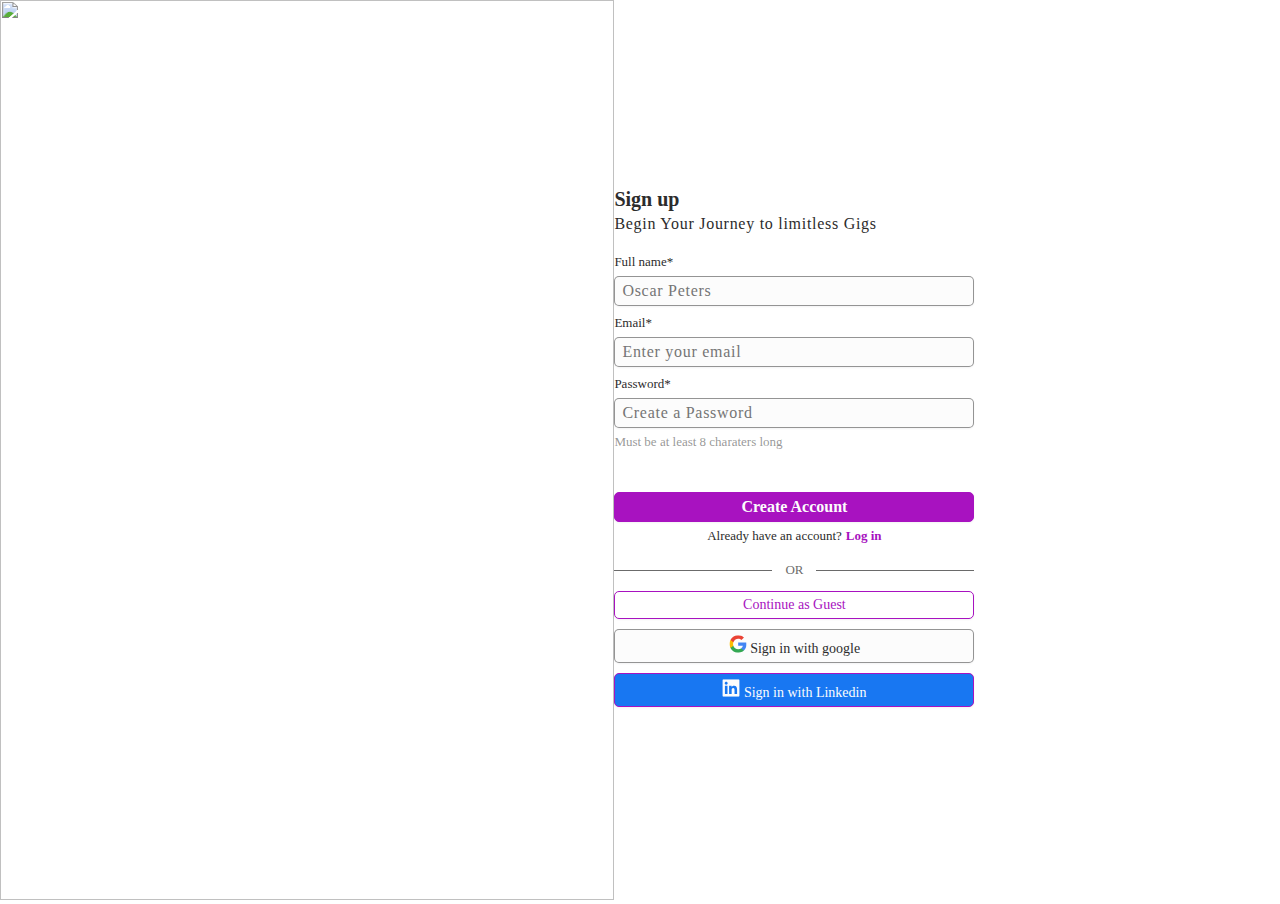
==== index.html @ c6ca82b1 "commit of the sign-in html file" ====
<!DOCTYPE html>
<html lang="en">
<head>
    <meta charset="UTF-8">
    <meta name="viewport" content="width=device-width, initial-scale=1.0">
    <title>Gighub</title>
    <link rel="stylesheet" href="style.css">
</head>
<body>
    <div class="signupcontainer">
        <div class="pic">
            <img src="image/Frame 40648.png" alt="">
        </div>

        <div class="signupdetails">
            <div class="su-detail-hd">
                <h2 class="detail-hd">
                    Sign up
                </h2>
                <h4 class="detail-h4">
                    Begin Your Journey to limitless Gigs
                </h4>
            </div>

            <form action="" method="post">
                <div class="signup-form">
                    <div class="name">
                        <label for="name" class="label-details">Full name*</label>
                        <input type="text" name="name" id="name" placeholder="Oscar Peters">
                    </div>
    
                    <div class="email">
                        <label for="email" class="label-details">Email*</label>
                        <input type="email" name="email" id="email" placeholder="Enter your email">
                    </div>
    
                    <div class="password">
                        <label for="password" class="label-details">Password*</label>
                        <input type="password" name="password" id="password" placeholder="Create a Password">
                        <p class="pass-p">
                            Must be at least 8 charaters long
                        </p>
                    </div>
    
                    <a href="" class="create-button">
                        <h4 class="create-account">
                            Create Account
                        </h4>
                    </a>
    
                    <p class="signup-p-option">Already have an account? <span>Log in</span></p>
                    
                </div>

                <div class="signup-option">
                    <p>OR</p>
                    <a href="" class="continue-guest">
                        <h4 class="button-guest">
                            Continue as Guest
                        </h4>
                    </a>
    
                    <a href="" class="signin-google">
                        <h4 class="button-google-signin">
                            <svg xmlns="http://www.w3.org/2000/svg" width="18" height="18" viewBox="0 0 25 25" fill="none">
                                <g clip-path="url(#clip0_49_55)">
                                  <path d="M24.266 12.7764C24.266 11.9607 24.1999 11.1406 24.0588 10.3381H12.74V14.9591H19.2217C18.9528 16.4494 18.0885 17.7678 16.823 18.6056V21.6039H20.69C22.9608 19.5139 24.266 16.4274 24.266 12.7764Z" fill="#4285F4"/>
                                  <path d="M12.74 24.5008C15.9764 24.5008 18.7058 23.4382 20.6944 21.6039L16.8274 18.6055C15.7516 19.3375 14.3626 19.752 12.7444 19.752C9.61376 19.752 6.95934 17.6399 6.00693 14.8003H2.01648V17.8912C4.05359 21.9434 8.20278 24.5008 12.74 24.5008Z" fill="#34A853"/>
                                  <path d="M6.00253 14.8003C5.49987 13.3099 5.49987 11.6961 6.00253 10.2057V7.11481H2.01649C0.31449 10.5056 0.31449 14.5004 2.01649 17.8912L6.00253 14.8003Z" fill="#FBBC04"/>
                                  <path d="M12.74 5.24966C14.4508 5.2232 16.1043 5.86697 17.3433 7.04867L20.7694 3.62262C18.6 1.5855 15.7207 0.465534 12.74 0.500809C8.20277 0.500809 4.05359 3.05822 2.01648 7.11481L6.00252 10.2058C6.95052 7.36173 9.60935 5.24966 12.74 5.24966Z" fill="#EA4335"/>
                                </g>
                                <defs>
                                  <clipPath id="clip0_49_55">
                                    <rect width="24" height="24" fill="white" transform="translate(0.5 0.5)"/>
                                  </clipPath>
                                </defs>
                            </svg>

                           Sign in with google
                        </h4>
                    </a>
    
                    <a href="" class="sigin-linkedin">
                        <h4 class="button-linkedin">
                            <svg xmlns="http://www.w3.org/2000/svg" width="18" height="18" viewBox="0 0 25 25" fill="none">
                                <g clip-path="url(#clip0_49_62)">
                                  <path d="M22.7234 0.5H2.27187C1.29219 0.5 0.5 1.27344 0.5 2.22969V22.7656C0.5 23.7219 1.29219 24.5 2.27187 24.5H22.7234C23.7031 24.5 24.5 23.7219 24.5 22.7703V2.22969C24.5 1.27344 23.7031 0.5 22.7234 0.5ZM7.62031 20.9516H4.05781V9.49531H7.62031V20.9516ZM5.83906 7.93438C4.69531 7.93438 3.77188 7.01094 3.77188 5.87187C3.77188 4.73281 4.69531 3.80937 5.83906 3.80937C6.97813 3.80937 7.90156 4.73281 7.90156 5.87187C7.90156 7.00625 6.97813 7.93438 5.83906 7.93438ZM20.9516 20.9516H17.3937V15.3828C17.3937 14.0562 17.3703 12.3453 15.5422 12.3453C13.6906 12.3453 13.4094 13.7937 13.4094 15.2891V20.9516H9.85625V9.49531H13.2687V11.0609H13.3156C13.7891 10.1609 14.9516 9.20938 16.6813 9.20938C20.2859 9.20938 20.9516 11.5813 20.9516 14.6656V20.9516Z" fill="#FCFCFC"/>
                                </g>
                                <defs>
                                  <clipPath id="clip0_49_62">
                                    <rect width="24" height="24" fill="white" transform="translate(0.5 0.5)"/>
                                  </clipPath>
                                </defs>
                            </svg>
                            Sign in with Linkedin
                        </h4>
                    </a>
                </div>

            </form>

        </div>
    </div>
</body>
</html>
---- style.css ----
*{
    margin: 0px;
    padding: 0px;
}
body{
    margin: 0px;
    padding: 0px;
}
.signupcontainer{
    display: flex;
    height: 100vh;
}
.pic{
    flex-basis: 48%;
}
.pic>img{
    height: 100%;
    width: 100%;
}
 .signupdetails{
    display: flex;
    flex-direction: column;
    align-self: center;
    justify-content: center;
    flex-basis: 20%;
    height: 100%;
    flex-shrink: 0;
}
 .su-detail-hd{
    color: #2C2C2C;
    margin-bottom: 12px;
}
.detail-hd{
    font-family: Open Sans;
    font-size: 20px;
    font-style: normal;
    font-weight: 600;
    line-height: 32px;
}
.detail-h4{
    font-family: Cambria;
    font-size: 16px;
    font-style: normal;
    font-weight: 400;
    line-height: normal;
    letter-spacing: 0.72px;
}
 .signup-form{
    display: flex;
    flex-direction: column;
}

.name,.email,.password{
    display: flex;
    flex-direction: column;
    align-items: flex-start;
    gap: 6px;
    align-self: stretch;
}

label{
    color: #2C2C2C;
    font-family: Cambria;
    font-size: 13px;
    font-style: normal;
    font-weight: 400;
    line-height: normal;
    margin-top: 9px;
} 
input{
    display: flex;
    padding: 5px 7px;
    align-self: stretch;
    border-radius: 5px;
    border: 1px solid rgba(44, 44, 44, 0.50);
    background: #FCFCFC;
    box-shadow: 0px 1px 2px 0px rgba(16, 24, 40, 0.05);
    color: rgba(44, 44, 44, 0.50);
    font-family: Cambria;
    font-size: 16px;
    font-style: normal;
    font-weight: 400;
    line-height: normal;
    letter-spacing: 0.72px;
    flex: 1 0 0;
}
.pass-p{
    color: rgba(44, 44, 44, 0.50);
    font-family: Cambria;
    font-size: 13px;
    font-style: normal;
    font-weight: 400;
    line-height: normal;

}
.create-button{
    display: flex;
    padding: 5px 7px;
    justify-content: center;
    align-items: center;
    gap: 8px;
    flex: 1 0 0;
    border-radius: 5px;
    border: 1px solid var(--new-pry, #A812C0);
    background: var(--new-pry, #A812C0);
    box-shadow: 0px 1px 2px 0px rgba(16, 24, 40, 0.05);
    text-decoration: none;
    margin: 42px 0px 6px 0px;
}
.create-account{
    color: #FCFCFC;
    font-family: Cambria;
    font-size: 16px;
    font-style: normal;
    font-weight: 700;
    line-height: normal;
    background: var(--new-pry, #A812C0);
    border: none;
}
.signup-form>p{
    display: flex;
    width: 360px;
    justify-content: center;
    align-items: flex-start;
    gap: 4px;
    color: #2C2C2C;
    font-family: Cambria;
    font-size: 13px;
    font-style: normal;
    font-weight: 400;
    line-height: normal;
    margin-bottom: 18px;
}
.signup-form>p>span{
    color: #A812C0;
    font-weight: 700;
    line-height: normal;
}

 
.signup-option>p{
    display: flex;
    flex-direction: row;
    align-items: center;
    gap: 13px;
    align-self: stretch;
    opacity: 0.699999988079071;
    color: #2C2C2C;
    font-family: Cambria;
    font-size: 13px;
    font-style: normal;
    font-weight: 400;
    line-height: normal;
    margin-bottom: 13px;
}
.signup-option>p:before, .signup-option>p:after{
    content: "";
    flex: 1 1;
    border-bottom: 1px solid;
    margin: auto;
    width: 158px;
}

.continue-guest,.signin-google, .sigin-linkedin{
    display: flex;
    padding: 5px 7px;
    justify-content: center;
    align-items: center;
    gap: 8px;
    flex: 1 0 0;
    border-radius: 5px;
    border: 1px solid var(--new-pry, #A812C0);
    box-shadow: 0px 1px 2px 0px rgba(16, 24, 40, 0.05);
    text-decoration: none;
    margin-bottom: 10px;
}
.button-guest,.button-google-signin,.button-linkedin{
    color: var(--new-pry, #A812C0);
    font-family: Cambria;
    font-size: 14px;
    font-style: normal;
    font-weight: 400;
    line-height: normal;
    background-color: transparent;
    border: none;
}
.signin-google{
    gap: 12px;
    align-self: stretch;
    border: 1px solid rgba(44, 44, 44, 0.50);
    background: #FCFCFC;
}
.button-google-signin{
    color: #2C2C2C;
}
.sigin-linkedin{
    gap: 12px;
    align-self: stretch;
    background: #1877F2;
}
.button-linkedin{
    color: #FCFCFC;
}
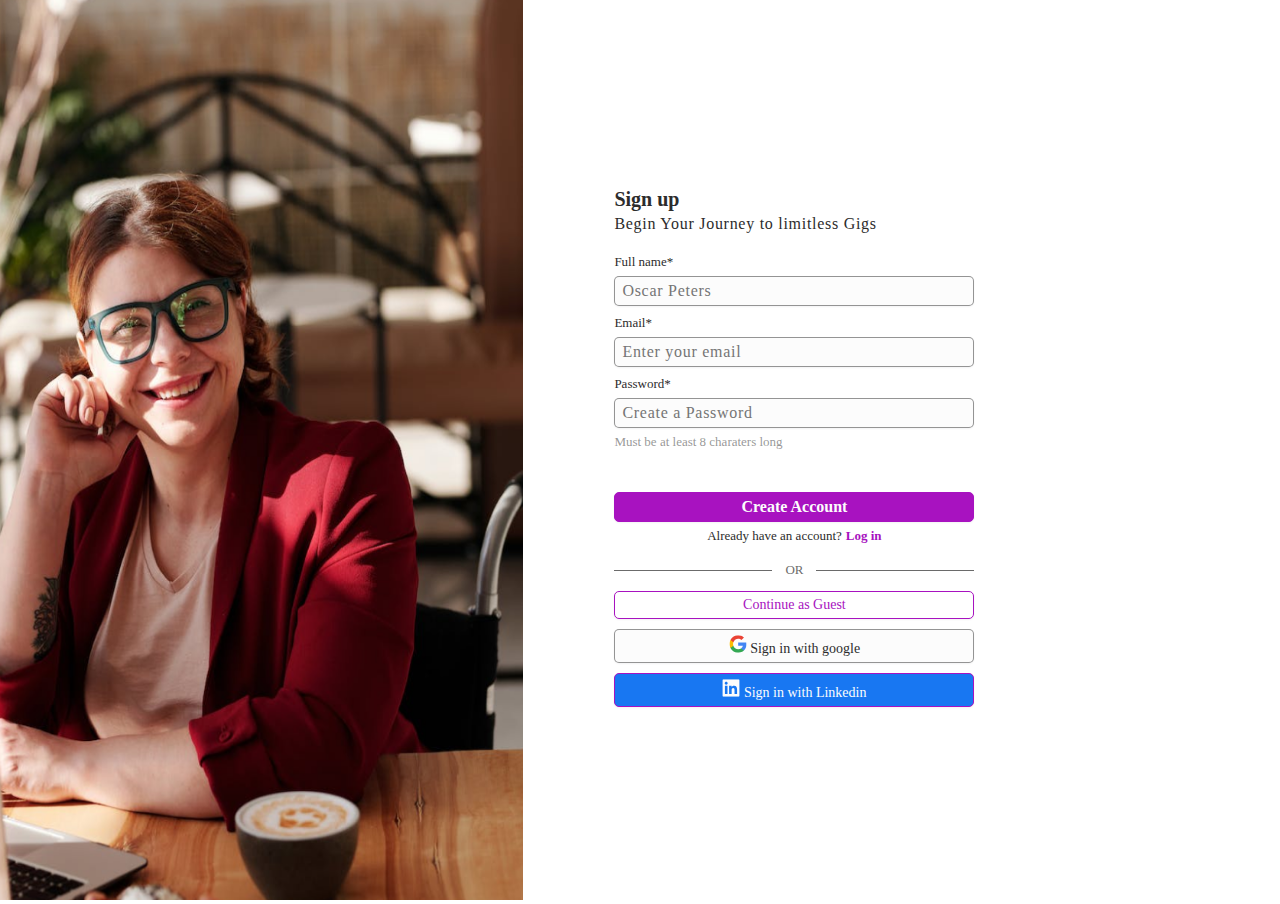
==== commit f8bcf92a: "added link of email varification to sigin up with gmail, google and linkedin" ====
--- a/index.html
+++ b/index.html
@@ -54,13 +54,13 @@
 
                 <div class="signup-option">
                     <p>OR</p>
-                    <a href="" class="continue-guest">
+                    <a href="Signup.html" class="continue-guest">
                         <h4 class="button-guest">
                             Continue as Guest
                         </h4>
                     </a>
     
-                    <a href="" class="signin-google">
+                    <a href="Signup.html" class="signin-google">
                         <h4 class="button-google-signin">
                             <svg xmlns="http://www.w3.org/2000/svg" width="18" height="18" viewBox="0 0 25 25" fill="none">
                                 <g clip-path="url(#clip0_49_55)">
@@ -80,7 +80,7 @@
                         </h4>
                     </a>
     
-                    <a href="" class="sigin-linkedin">
+                    <a href="Signup.html" class="sigin-linkedin">
                         <h4 class="button-linkedin">
                             <svg xmlns="http://www.w3.org/2000/svg" width="18" height="18" viewBox="0 0 25 25" fill="none">
                                 <g clip-path="url(#clip0_49_62)">
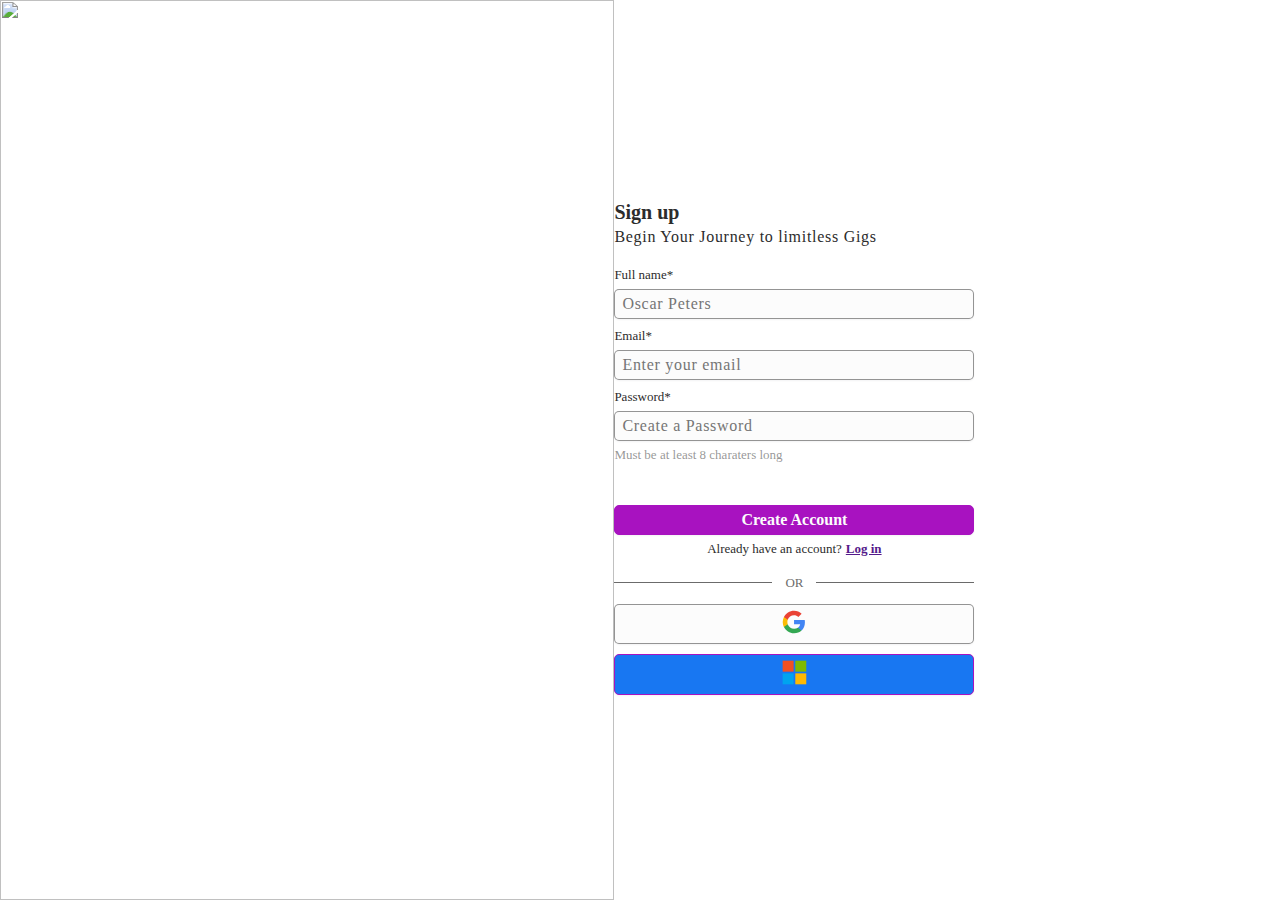
==== commit afa4544a: "latest update on index.html file" ====
--- a/index.html
+++ b/index.html
@@ -9,7 +9,7 @@
 <body>
     <div class="signupcontainer">
         <div class="pic">
-            <img src="image/Frame 40648.png" alt="">
+            <img src="image/pexels-liza-summer-6347901 1.png" alt="">
         </div>
 
         <div class="signupdetails">
@@ -42,59 +42,41 @@
                         </p>
                     </div>
     
-                    <a href="" class="create-button">
+                    <a href="Signup.html" class="create-button">
                         <h4 class="create-account">
                             Create Account
                         </h4>
                     </a>
     
-                    <p class="signup-p-option">Already have an account? <span>Log in</span></p>
+                    <p class="signup-p-option">Already have an account? <span><a href="">Log in</a></span></p>
                     
                 </div>
 
                 <div class="signup-option">
                     <p>OR</p>
-                    <a href="Signup.html" class="continue-guest">
-                        <h4 class="button-guest">
-                            Continue as Guest
-                        </h4>
-                    </a>
-    
-                    <a href="Signup.html" class="signin-google">
-                        <h4 class="button-google-signin">
-                            <svg xmlns="http://www.w3.org/2000/svg" width="18" height="18" viewBox="0 0 25 25" fill="none">
-                                <g clip-path="url(#clip0_49_55)">
-                                  <path d="M24.266 12.7764C24.266 11.9607 24.1999 11.1406 24.0588 10.3381H12.74V14.9591H19.2217C18.9528 16.4494 18.0885 17.7678 16.823 18.6056V21.6039H20.69C22.9608 19.5139 24.266 16.4274 24.266 12.7764Z" fill="#4285F4"/>
-                                  <path d="M12.74 24.5008C15.9764 24.5008 18.7058 23.4382 20.6944 21.6039L16.8274 18.6055C15.7516 19.3375 14.3626 19.752 12.7444 19.752C9.61376 19.752 6.95934 17.6399 6.00693 14.8003H2.01648V17.8912C4.05359 21.9434 8.20278 24.5008 12.74 24.5008Z" fill="#34A853"/>
-                                  <path d="M6.00253 14.8003C5.49987 13.3099 5.49987 11.6961 6.00253 10.2057V7.11481H2.01649C0.31449 10.5056 0.31449 14.5004 2.01649 17.8912L6.00253 14.8003Z" fill="#FBBC04"/>
-                                  <path d="M12.74 5.24966C14.4508 5.2232 16.1043 5.86697 17.3433 7.04867L20.7694 3.62262C18.6 1.5855 15.7207 0.465534 12.74 0.500809C8.20277 0.500809 4.05359 3.05822 2.01648 7.11481L6.00252 10.2058C6.95052 7.36173 9.60935 5.24966 12.74 5.24966Z" fill="#EA4335"/>
-                                </g>
-                                <defs>
-                                  <clipPath id="clip0_49_55">
-                                    <rect width="24" height="24" fill="white" transform="translate(0.5 0.5)"/>
-                                  </clipPath>
-                                </defs>
-                            </svg>
-
-                           Sign in with google
-                        </h4>
-                    </a>
-    
-                    <a href="Signup.html" class="sigin-linkedin">
-                        <h4 class="button-linkedin">
-                            <svg xmlns="http://www.w3.org/2000/svg" width="18" height="18" viewBox="0 0 25 25" fill="none">
-                                <g clip-path="url(#clip0_49_62)">
-                                  <path d="M22.7234 0.5H2.27187C1.29219 0.5 0.5 1.27344 0.5 2.22969V22.7656C0.5 23.7219 1.29219 24.5 2.27187 24.5H22.7234C23.7031 24.5 24.5 23.7219 24.5 22.7703V2.22969C24.5 1.27344 23.7031 0.5 22.7234 0.5ZM7.62031 20.9516H4.05781V9.49531H7.62031V20.9516ZM5.83906 7.93438C4.69531 7.93438 3.77188 7.01094 3.77188 5.87187C3.77188 4.73281 4.69531 3.80937 5.83906 3.80937C6.97813 3.80937 7.90156 4.73281 7.90156 5.87187C7.90156 7.00625 6.97813 7.93438 5.83906 7.93438ZM20.9516 20.9516H17.3937V15.3828C17.3937 14.0562 17.3703 12.3453 15.5422 12.3453C13.6906 12.3453 13.4094 13.7937 13.4094 15.2891V20.9516H9.85625V9.49531H13.2687V11.0609H13.3156C13.7891 10.1609 14.9516 9.20938 16.6813 9.20938C20.2859 9.20938 20.9516 11.5813 20.9516 14.6656V20.9516Z" fill="#FCFCFC"/>
-                                </g>
-                                <defs>
-                                  <clipPath id="clip0_49_62">
-                                    <rect width="24" height="24" fill="white" transform="translate(0.5 0.5)"/>
-                                  </clipPath>
-                                </defs>
-                            </svg>
-                            Sign in with Linkedin
-                        </h4>
-                    </a>
+                    <div class="signup-options">
+                        <a href="Signup.html" class="signin-google">
+                            <h4 >
+                                <svg xmlns="http://www.w3.org/2000/svg" width="24" height="24" viewBox="0 0 24 24" fill="none">
+                                    <path fill-rule="evenodd" clip-rule="evenodd" d="M22.9286 12.2654C22.9286 11.462 22.8565 10.6894 22.7226 9.94775H12.051V14.3307H18.1491C17.8864 15.7471 17.0881 16.9471 15.888 17.7506V20.5936H19.55C21.6925 18.621 22.9286 15.7162 22.9286 12.2654Z" fill="#4285F4"/>
+                                    <path fill-rule="evenodd" clip-rule="evenodd" d="M12.0504 23.3387C15.1097 23.3387 17.6746 22.324 19.5494 20.5935L15.8874 17.7505C14.8728 18.4303 13.5749 18.8321 12.0504 18.8321C9.09921 18.8321 6.60126 16.8389 5.71024 14.1606H1.9247V17.0964C3.78914 20.7995 7.62104 23.3387 12.0504 23.3387Z" fill="#34A853"/>
+                                    <path fill-rule="evenodd" clip-rule="evenodd" d="M5.71126 14.1604C5.48464 13.4806 5.35588 12.7543 5.35588 12.0075C5.35588 11.2607 5.48464 10.5345 5.71126 9.85467V6.91895H1.92571C1.1583 8.44861 0.72052 10.1791 0.72052 12.0075C0.72052 13.8359 1.1583 15.5665 1.92571 17.0961L5.71126 14.1604Z" fill="#FBBC05"/>
+                                    <path fill-rule="evenodd" clip-rule="evenodd" d="M12.0504 5.18336C13.714 5.18336 15.2076 5.75505 16.3819 6.87784L19.6318 3.62794C17.6695 1.79955 15.1046 0.676758 12.0504 0.676758C7.62104 0.676758 3.78914 3.21591 1.9247 6.91904L5.71024 9.85477C6.60126 7.17656 9.09921 5.18336 12.0504 5.18336Z" fill="#EA4335"/>
+                                </svg>
+                            </h4>
+                        </a>
+        
+                        <a href="Signup.html" class="sigin-linkedin">
+                            <h4 >
+                                <svg xmlns="http://www.w3.org/2000/svg" width="25" height="25" viewBox="0 0 25 25" fill="none">
+                                    <path d="M11.6114 0.676758H0.632416V11.6558H11.6114V0.676758Z" fill="#F25022"/>
+                                    <path d="M24.2795 0.676758H13.3005V11.6558H24.2795V0.676758Z" fill="#7FBA00"/>
+                                    <path d="M11.6112 13.3452H0.632202V24.3242H11.6112V13.3452Z" fill="#00A4EF"/>
+                                    <path d="M24.2795 13.3452H13.3005V24.3242H24.2795V13.3452Z" fill="#FFB900"/>
+                                </svg>
+                            </h4>
+                        </a>
+                    </div>
                 </div>
 
             </form>
